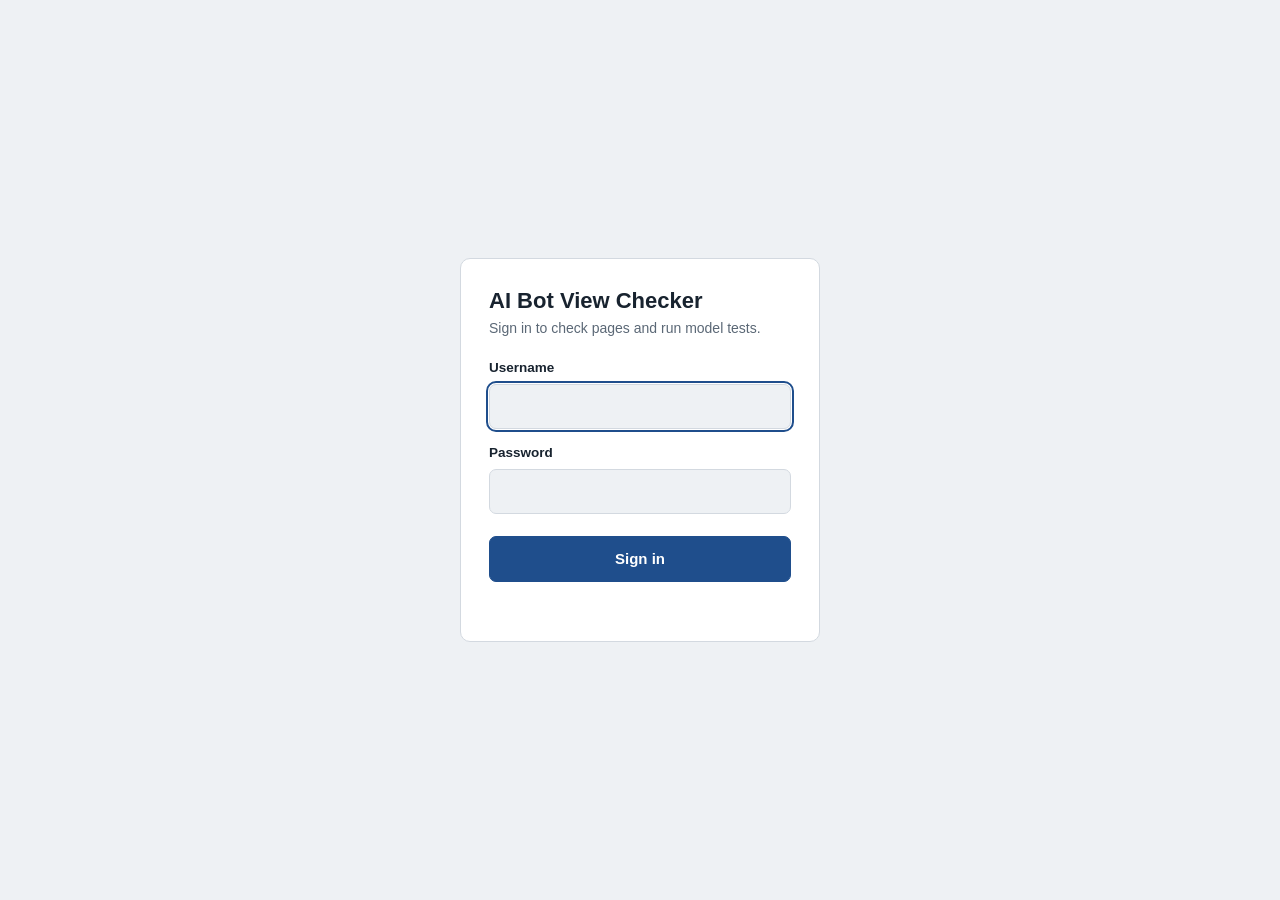
==== web/login.html @ 45ef6ecd "Move login page to its own file" ====
<!doctype html>
<html lang="en">
<head>
<meta charset="utf-8">
<meta name="viewport" content="width=device-width, initial-scale=1">
<title>Sign in – AI Bot View Checker</title>
<style>
:root{--paper:#eef1f4;--surface:#ffffff;--ink:#18232f;--muted:#5b6876;--line:#d3d9e0;--accent:#1f4e8c;--accent-ink:#ffffff;--bad:#b3261e;color-scheme:light}
@media (prefers-color-scheme: dark){:root{--paper:#11161c;--surface:#19212a;--ink:#e4e9ef;--muted:#97a3b0;--line:#2c3743;--accent:#6fa3e8;--accent-ink:#0d1620;--bad:#ff8a80;color-scheme:dark}}
*{box-sizing:border-box}
html,body{margin:0;min-height:100%;background:var(--paper);color:var(--ink);
  font:15px/1.55 -apple-system,BlinkMacSystemFont,"Segoe UI",Roboto,Helvetica,Arial,sans-serif}
main{min-height:100vh;display:grid;place-items:center;padding:24px}
form{width:100%;max-width:360px;background:var(--surface);border:1px solid var(--line);border-radius:10px;padding:28px}
h1{font-size:22px;line-height:1.25;margin:0 0 4px}
p{color:var(--muted);margin:0 0 18px;font-size:14px}
label{display:block;font-size:13.5px;font-weight:600;margin:14px 0 5px}
input{font:inherit;color:var(--ink);background:var(--paper);border:1px solid var(--line);border-radius:7px;padding:10px 11px;width:100%}
input:focus,button:focus-visible{outline:2px solid var(--accent);outline-offset:1px}
button{margin-top:22px;width:100%;font:inherit;font-weight:600;border:1px solid var(--accent);background:var(--accent);
  color:var(--accent-ink);border-radius:7px;padding:10px 16px;cursor:pointer}
button:disabled{opacity:.6;cursor:progress}
.err{color:var(--bad);font-size:14px;min-height:1.4em;margin-top:12px}
</style>
</head>
<body>
<main>
<form id="f">
  <h1>AI Bot View Checker</h1>
  <p>Sign in to check pages and run model tests.</p>
  <label for="u">Username</label>
  <input id="u" name="username" autocomplete="username" required>
  <label for="p">Password</label>
  <input id="p" name="password" type="password" autocomplete="current-password" required>
  <button id="b" type="submit">Sign in</button>
  <div class="err" id="e" role="alert"></div>
</form>
</main>
<script>
document.getElementById('f').addEventListener('submit', async ev => {
  ev.preventDefault();
  const b = document.getElementById('b'), err = document.getElementById('e');
  b.disabled = true; err.textContent = '';
  try{
    const r = await fetch('/api/login', {method:'POST', headers:{'Content-Type':'application/json'},
      body: JSON.stringify({username: document.getElementById('u').value, password: document.getElementById('p').value})});
    const d = await r.json();
    if (r.ok && d.ok){ location.href = '/'; return; }
    err.textContent = d.error || 'Sign in failed.';
  }catch(x){ err.textContent = 'Could not reach the server. Try again.'; }
  b.disabled = false;
});
document.getElementById('u').focus();
</script>
</body>
</html>
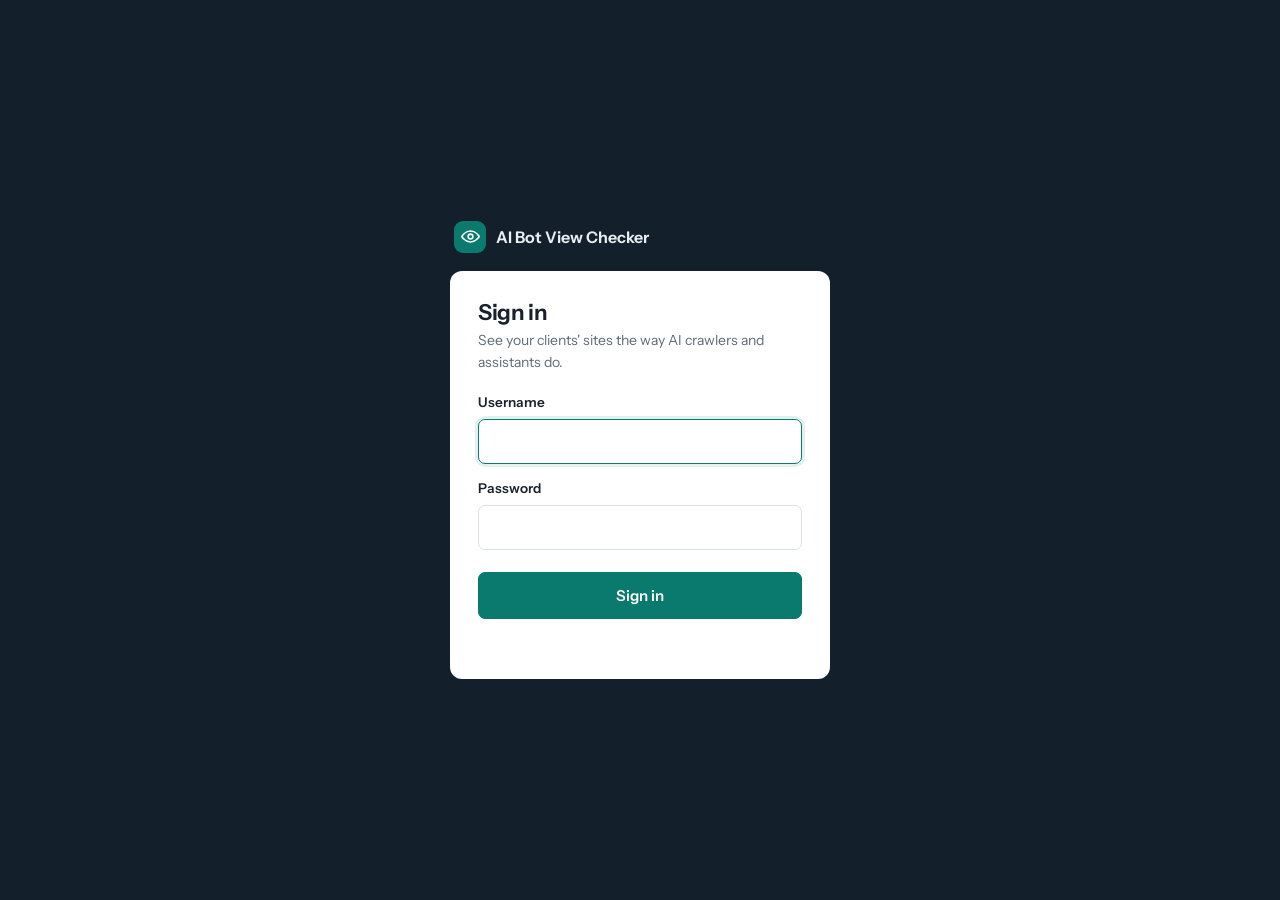
==== commit f1f87a6d: "Redesign: grouped sidebar with icons, client context line, new visual system" ====
--- a/web/login.html
+++ b/web/login.html
@@ -4,37 +4,49 @@
 <meta charset="utf-8">
 <meta name="viewport" content="width=device-width, initial-scale=1">
 <title>Sign in – AI Bot View Checker</title>
+<link rel="preconnect" href="https://fonts.googleapis.com">
+<link rel="preconnect" href="https://fonts.gstatic.com" crossorigin>
+<link rel="stylesheet" href="https://fonts.googleapis.com/css2?family=Instrument+Sans:wght@400;500;600;700&display=swap">
 <style>
-:root{--paper:#eef1f4;--surface:#ffffff;--ink:#18232f;--muted:#5b6876;--line:#d3d9e0;--accent:#1f4e8c;--accent-ink:#ffffff;--bad:#b3261e;color-scheme:light}
-@media (prefers-color-scheme: dark){:root{--paper:#11161c;--surface:#19212a;--ink:#e4e9ef;--muted:#97a3b0;--line:#2c3743;--accent:#6fa3e8;--accent-ink:#0d1620;--bad:#ff8a80;color-scheme:dark}}
+:root{--night:#13202b;--surface:#ffffff;--ink:#18212b;--muted:#5e6b78;--line:#dce2e0;--accent:#0b7a6e;--accent-hover:#086257;--accent-ink:#fff;--accent-soft:#e0f1ee;--bad:#b4261e;color-scheme:light}
+@media (prefers-color-scheme: dark){:root{--night:#0b1115;--surface:#161e24;--ink:#e3e9ed;--muted:#94a3af;--line:#27333b;--accent:#3cbfab;--accent-hover:#5ad0bd;--accent-ink:#04221d;--accent-soft:#12332e;--bad:#ff8f86;color-scheme:dark}}
 *{box-sizing:border-box}
-html,body{margin:0;min-height:100%;background:var(--paper);color:var(--ink);
-  font:15px/1.55 -apple-system,BlinkMacSystemFont,"Segoe UI",Roboto,Helvetica,Arial,sans-serif}
+html,body{margin:0;min-height:100%;background:var(--night);color:var(--ink);
+  font:15px/1.55 "Instrument Sans",-apple-system,BlinkMacSystemFont,"Segoe UI",Roboto,Helvetica,Arial,sans-serif;-webkit-font-smoothing:antialiased}
 main{min-height:100vh;display:grid;place-items:center;padding:24px}
-form{width:100%;max-width:360px;background:var(--surface);border:1px solid var(--line);border-radius:10px;padding:28px}
-h1{font-size:22px;line-height:1.25;margin:0 0 4px}
+.wrap{width:100%;max-width:380px}
+.brand{display:flex;align-items:center;gap:10px;color:#e8eef2;font-weight:650;font-size:16px;margin:0 0 18px 4px}
+.mark{width:32px;height:32px;border-radius:9px;background:var(--accent);color:var(--accent-ink);display:grid;place-items:center}
+.mark svg{width:19px;height:19px}
+form{background:var(--surface);border-radius:12px;padding:28px}
+h1{font-size:22px;line-height:1.25;margin:0 0 4px;letter-spacing:-.015em;font-weight:650}
 p{color:var(--muted);margin:0 0 18px;font-size:14px}
-label{display:block;font-size:13.5px;font-weight:600;margin:14px 0 5px}
-input{font:inherit;color:var(--ink);background:var(--paper);border:1px solid var(--line);border-radius:7px;padding:10px 11px;width:100%}
-input:focus,button:focus-visible{outline:2px solid var(--accent);outline-offset:1px}
+label{display:block;font-size:13.5px;font-weight:600;margin:14px 0 6px}
+input{font:inherit;color:var(--ink);background:var(--surface);border:1px solid var(--line);border-radius:7px;padding:10px 12px;width:100%}
+input:focus{outline:none;border-color:var(--accent);box-shadow:0 0 0 3px var(--accent-soft)}
 button{margin-top:22px;width:100%;font:inherit;font-weight:600;border:1px solid var(--accent);background:var(--accent);
-  color:var(--accent-ink);border-radius:7px;padding:10px 16px;cursor:pointer}
+  color:var(--accent-ink);border-radius:7px;padding:11px 16px;cursor:pointer}
+button:hover{background:var(--accent-hover);border-color:var(--accent-hover)}
+button:focus-visible{outline:2px solid var(--accent);outline-offset:2px}
 button:disabled{opacity:.6;cursor:progress}
 .err{color:var(--bad);font-size:14px;min-height:1.4em;margin-top:12px}
 </style>
 </head>
 <body>
 <main>
-<form id="f">
-  <h1>AI Bot View Checker</h1>
-  <p>Sign in to check pages and run model tests.</p>
-  <label for="u">Username</label>
-  <input id="u" name="username" autocomplete="username" required>
-  <label for="p">Password</label>
-  <input id="p" name="password" type="password" autocomplete="current-password" required>
-  <button id="b" type="submit">Sign in</button>
-  <div class="err" id="e" role="alert"></div>
-</form>
+<div class="wrap">
+  <div class="brand"><span class="mark"><svg viewBox="0 0 24 24" fill="none" stroke="currentColor" stroke-width="2" stroke-linecap="round" stroke-linejoin="round" aria-hidden="true"><path d="M1 12s4-7 11-7 11 7 11 7-4 7-11 7S1 12 1 12z"/><circle cx="12" cy="12" r="3"/></svg></span>AI Bot View Checker</div>
+  <form id="f">
+    <h1>Sign in</h1>
+    <p>See your clients' sites the way AI crawlers and assistants do.</p>
+    <label for="u">Username</label>
+    <input id="u" name="username" autocomplete="username" required>
+    <label for="p">Password</label>
+    <input id="p" name="password" type="password" autocomplete="current-password" required>
+    <button id="b" type="submit">Sign in</button>
+    <div class="err" id="e" role="alert"></div>
+  </form>
+</div>
 </main>
 <script>
 document.getElementById('f').addEventListener('submit', async ev => {
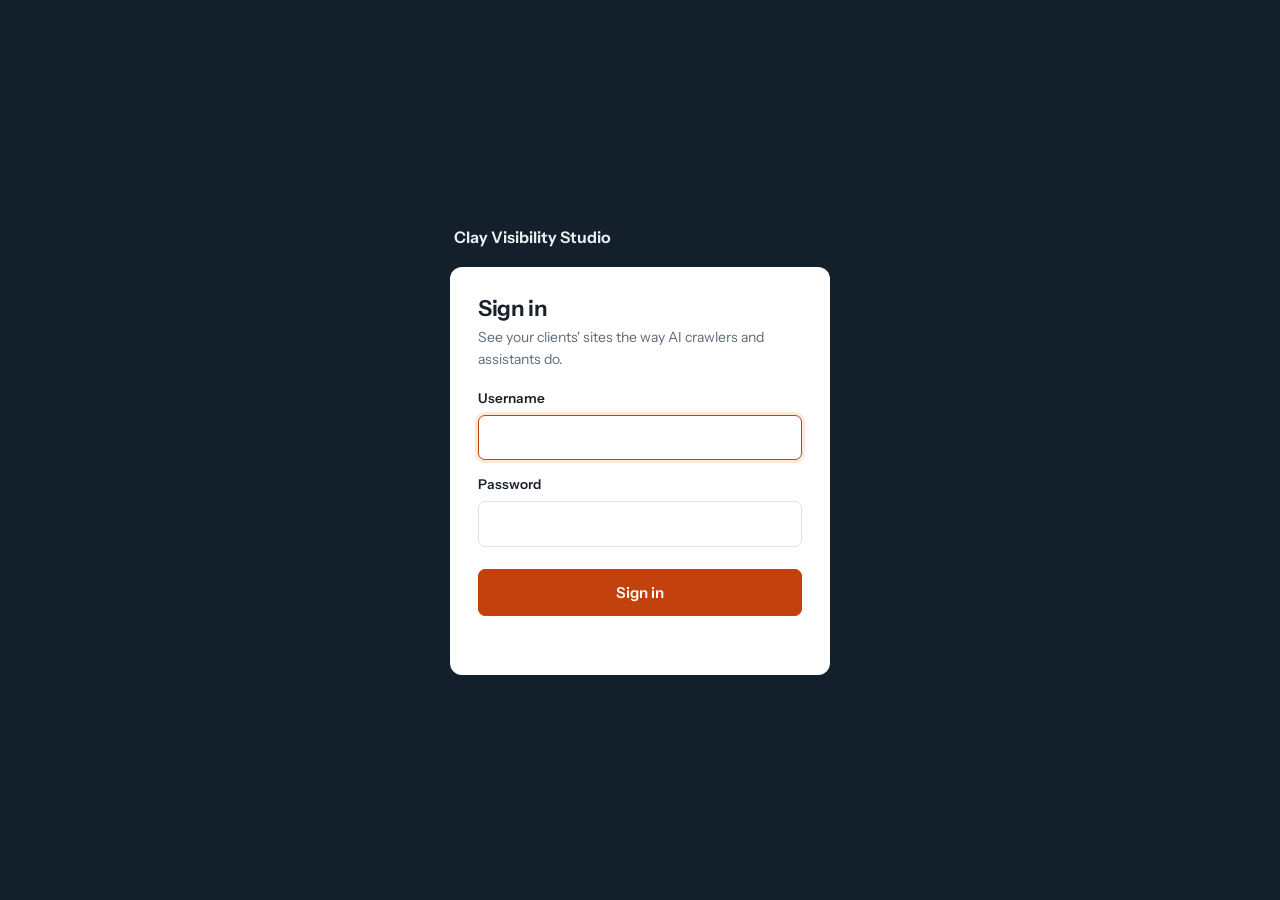
==== commit b57cd68c: "Rebrand to Clay Visibility Studio: brand orange, logo upload and display" ====
--- a/web/login.html
+++ b/web/login.html
@@ -3,21 +3,22 @@
 <head>
 <meta charset="utf-8">
 <meta name="viewport" content="width=device-width, initial-scale=1">
-<title>Sign in – AI Bot View Checker</title>
+<title>Sign in – Clay Visibility Studio</title>
 <link rel="preconnect" href="https://fonts.googleapis.com">
 <link rel="preconnect" href="https://fonts.gstatic.com" crossorigin>
 <link rel="stylesheet" href="https://fonts.googleapis.com/css2?family=Instrument+Sans:wght@400;500;600;700&display=swap">
 <style>
-:root{--night:#13202b;--surface:#ffffff;--ink:#18212b;--muted:#5e6b78;--line:#dce2e0;--accent:#0b7a6e;--accent-hover:#086257;--accent-ink:#fff;--accent-soft:#e0f1ee;--bad:#b4261e;color-scheme:light}
-@media (prefers-color-scheme: dark){:root{--night:#0b1115;--surface:#161e24;--ink:#e3e9ed;--muted:#94a3af;--line:#27333b;--accent:#3cbfab;--accent-hover:#5ad0bd;--accent-ink:#04221d;--accent-soft:#12332e;--bad:#ff8f86;color-scheme:dark}}
+:root{--night:#13202b;--surface:#ffffff;--ink:#18212b;--muted:#5e6b78;--line:#dce2e0;--accent:#c2410c;--accent-hover:#9a3412;--accent-ink:#fff;--accent-soft:#fde9d9;--bad:#b4261e;color-scheme:light}
+@media (prefers-color-scheme: dark){:root{--night:#0b1115;--surface:#161e24;--ink:#e3e9ed;--muted:#94a3af;--line:#27333b;--accent:#ff8a3d;--accent-hover:#ffa463;--accent-ink:#1c0c02;--accent-soft:#3b2112;--bad:#ff8f86;color-scheme:dark}}
 *{box-sizing:border-box}
 html,body{margin:0;min-height:100%;background:var(--night);color:var(--ink);
   font:15px/1.55 "Instrument Sans",-apple-system,BlinkMacSystemFont,"Segoe UI",Roboto,Helvetica,Arial,sans-serif;-webkit-font-smoothing:antialiased}
 main{min-height:100vh;display:grid;place-items:center;padding:24px}
 .wrap{width:100%;max-width:380px}
-.brand{display:flex;align-items:center;gap:10px;color:#e8eef2;font-weight:650;font-size:16px;margin:0 0 18px 4px}
-.mark{width:32px;height:32px;border-radius:9px;background:var(--accent);color:var(--accent-ink);display:grid;place-items:center}
-.mark svg{width:19px;height:19px}
+.brand{display:flex;flex-direction:column;gap:8px;color:#e8eef2;font-weight:650;font-size:16px;margin:0 0 18px 4px}
+.brand img{display:block;width:200px;max-width:100%;height:auto}
+.brand.has-logo .co{display:none}
+.brand.has-logo span{font-size:13.5px;color:#9fb0bd;font-weight:600}
 form{background:var(--surface);border-radius:12px;padding:28px}
 h1{font-size:22px;line-height:1.25;margin:0 0 4px;letter-spacing:-.015em;font-weight:650}
 p{color:var(--muted);margin:0 0 18px;font-size:14px}
@@ -35,7 +36,7 @@
 <body>
 <main>
 <div class="wrap">
-  <div class="brand"><span class="mark"><svg viewBox="0 0 24 24" fill="none" stroke="currentColor" stroke-width="2" stroke-linecap="round" stroke-linejoin="round" aria-hidden="true"><path d="M1 12s4-7 11-7 11 7 11 7-4 7-11 7S1 12 1 12z"/><circle cx="12" cy="12" r="3"/></svg></span>AI Bot View Checker</div>
+  <div class="brand"><img src="/brand/logo-dark" alt="The Clay Media" onload="this.parentNode.classList.add('has-logo')" onerror="this.remove()"><span><span class="co">Clay </span>Visibility Studio</span></div>
   <form id="f">
     <h1>Sign in</h1>
     <p>See your clients' sites the way AI crawlers and assistants do.</p>
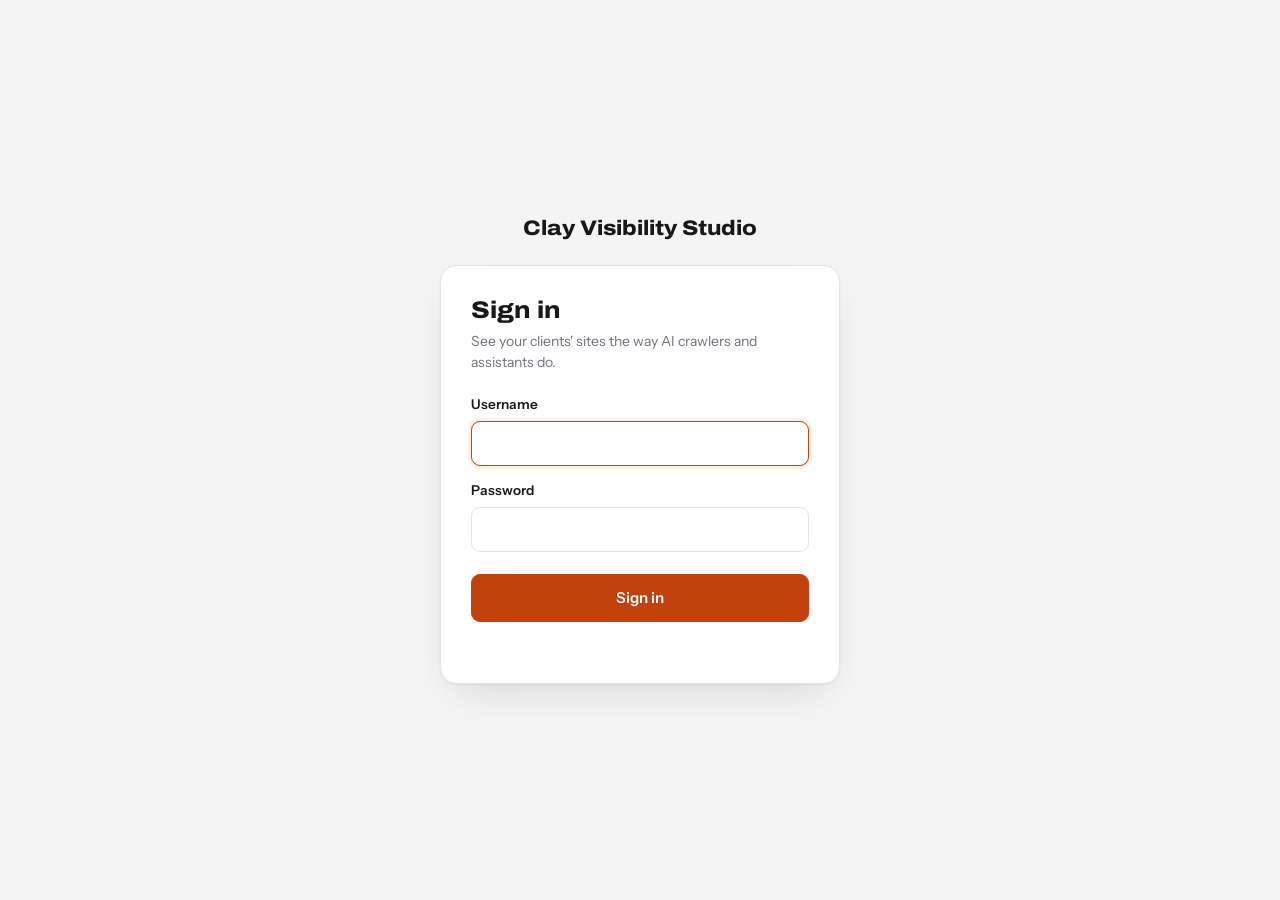
==== commit fc4683a3: "Modern UI: light inset canvas, brand-derived type, headline results, refreshed sign-in, reports and " ====
--- a/web/login.html
+++ b/web/login.html
@@ -6,27 +6,29 @@
 <title>Sign in – Clay Visibility Studio</title>
 <link rel="preconnect" href="https://fonts.googleapis.com">
 <link rel="preconnect" href="https://fonts.gstatic.com" crossorigin>
-<link rel="stylesheet" href="https://fonts.googleapis.com/css2?family=Instrument+Sans:wght@400;500;600;700&display=swap">
+<link rel="stylesheet" href="https://fonts.googleapis.com/css2?family=Archivo:wdth,wght@100..125,600..800&family=Instrument+Sans:wght@400..700&display=swap">
 <style>
-:root{--night:#13202b;--surface:#ffffff;--ink:#18212b;--muted:#5e6b78;--line:#dce2e0;--accent:#c2410c;--accent-hover:#9a3412;--accent-ink:#fff;--accent-soft:#fde9d9;--bad:#b4261e;color-scheme:light}
-@media (prefers-color-scheme: dark){:root{--night:#0b1115;--surface:#161e24;--ink:#e3e9ed;--muted:#94a3af;--line:#27333b;--accent:#ff8a3d;--accent-hover:#ffa463;--accent-ink:#1c0c02;--accent-soft:#3b2112;--bad:#ff8f86;color-scheme:dark}}
+:root{--bg:#f4f4f5;--surface:#ffffff;--ink:#18181b;--muted:#71717a;--line:#e4e4e7;--accent:#c2410c;--accent-hover:#9a3412;--accent-ink:#ffffff;--accent-soft:#fff1e6;--bad:#b91c1c;color-scheme:light}
+@media (prefers-color-scheme: dark){:root{--bg:#0f0f12;--surface:#1b1b20;--ink:#f4f4f5;--muted:#a1a1aa;--line:#2a2a31;--accent:#ff8a3d;--accent-hover:#ffa463;--accent-ink:#1c0c02;--accent-soft:#2e1a0e;--bad:#f87171;color-scheme:dark}}
 *{box-sizing:border-box}
-html,body{margin:0;min-height:100%;background:var(--night);color:var(--ink);
+html,body{margin:0;min-height:100%;background:var(--bg);color:var(--ink);
   font:15px/1.55 "Instrument Sans",-apple-system,BlinkMacSystemFont,"Segoe UI",Roboto,Helvetica,Arial,sans-serif;-webkit-font-smoothing:antialiased}
 main{min-height:100vh;display:grid;place-items:center;padding:24px}
-.wrap{width:100%;max-width:380px}
-.brand{display:flex;flex-direction:column;gap:8px;color:#e8eef2;font-weight:650;font-size:16px;margin:0 0 18px 4px}
-.brand img{display:block;width:200px;max-width:100%;height:auto}
+.wrap{width:100%;max-width:400px}
+.brand{display:flex;flex-direction:column;align-items:center;gap:8px;margin:0 0 24px;text-align:center;color:var(--ink);
+  font:800 21px/1.2 "Archivo","Instrument Sans",sans-serif;font-stretch:112%}
+.brand picture,.brand img{display:block;width:216px;max-width:100%;height:auto}
 .brand.has-logo .co{display:none}
-.brand.has-logo span{font-size:13.5px;color:#9fb0bd;font-weight:600}
-form{background:var(--surface);border-radius:12px;padding:28px}
-h1{font-size:22px;line-height:1.25;margin:0 0 4px;letter-spacing:-.015em;font-weight:650}
-p{color:var(--muted);margin:0 0 18px;font-size:14px}
+.brand.has-logo span{font:600 13.5px/1.3 "Instrument Sans",sans-serif;color:var(--muted)}
+form{background:var(--surface);border:1px solid var(--line);border-radius:16px;padding:30px;
+  box-shadow:0 1px 2px rgba(24,24,27,.05),0 16px 40px -18px rgba(24,24,27,.18)}
+h1{font:800 24px/1.2 "Archivo","Instrument Sans",sans-serif;font-stretch:112%;margin:0 0 6px}
+p{color:var(--muted);margin:0 0 20px;font-size:14px}
 label{display:block;font-size:13.5px;font-weight:600;margin:14px 0 6px}
-input{font:inherit;color:var(--ink);background:var(--surface);border:1px solid var(--line);border-radius:7px;padding:10px 12px;width:100%}
+input{font:inherit;color:var(--ink);background:var(--surface);border:1px solid var(--line);border-radius:9px;padding:10px 12px;width:100%;min-height:44px}
 input:focus{outline:none;border-color:var(--accent);box-shadow:0 0 0 3px var(--accent-soft)}
 button{margin-top:22px;width:100%;font:inherit;font-weight:600;border:1px solid var(--accent);background:var(--accent);
-  color:var(--accent-ink);border-radius:7px;padding:11px 16px;cursor:pointer}
+  color:var(--accent-ink);border-radius:9px;padding:11px 16px;min-height:46px;cursor:pointer}
 button:hover{background:var(--accent-hover);border-color:var(--accent-hover)}
 button:focus-visible{outline:2px solid var(--accent);outline-offset:2px}
 button:disabled{opacity:.6;cursor:progress}
@@ -36,7 +38,7 @@
 <body>
 <main>
 <div class="wrap">
-  <div class="brand"><img src="/brand/logo-dark" alt="The Clay Media" onload="this.parentNode.classList.add('has-logo')" onerror="this.remove()"><span><span class="co">Clay </span>Visibility Studio</span></div>
+  <div class="brand"><picture><source srcset="/brand/logo-dark" media="(prefers-color-scheme: dark)"><img src="/brand/logo-light" alt="The Clay Media" onload="this.closest('.brand').classList.add('has-logo')" onerror="this.closest('picture').remove()"></picture><span><span class="co">Clay </span>Visibility Studio</span></div>
   <form id="f">
     <h1>Sign in</h1>
     <p>See your clients' sites the way AI crawlers and assistants do.</p>
